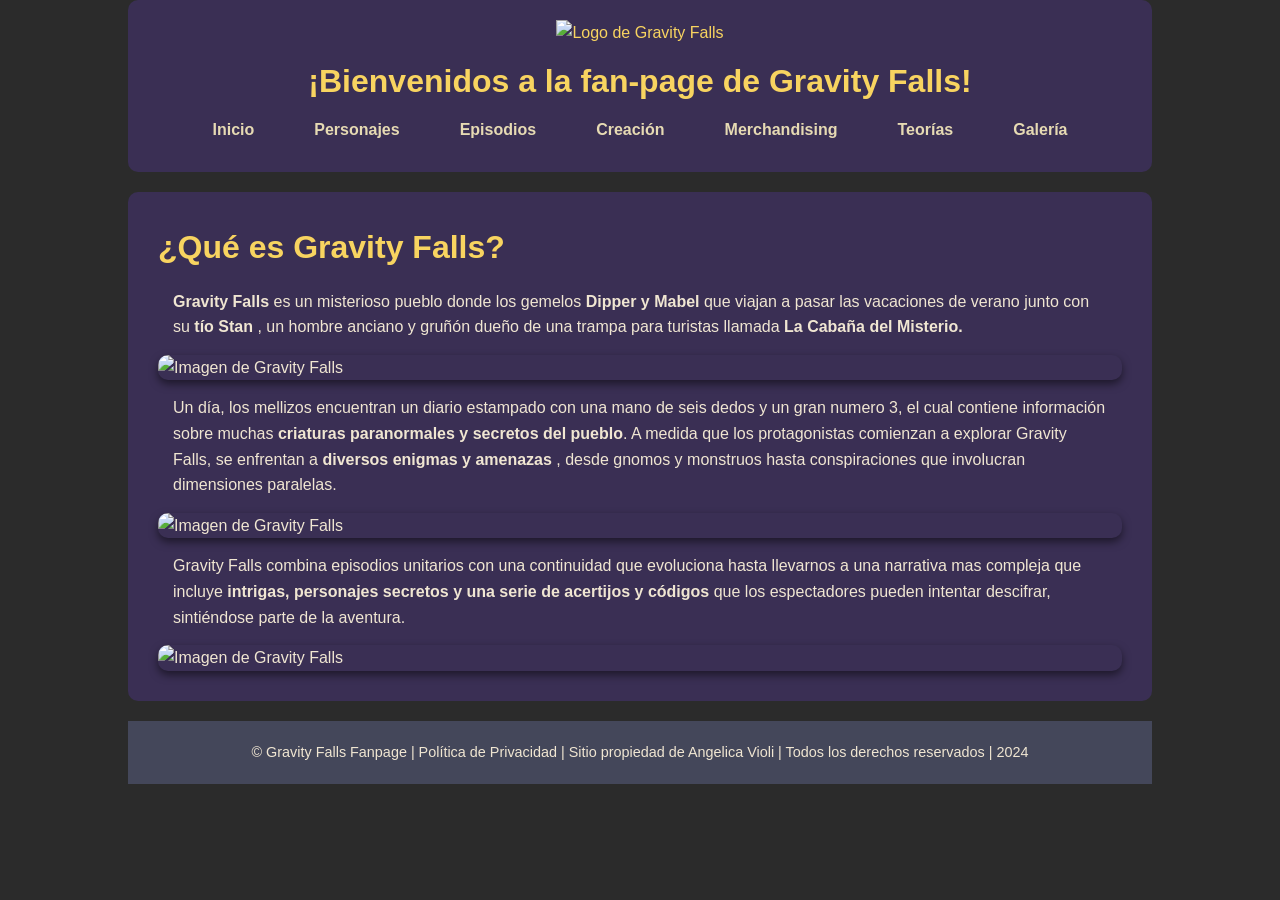
==== index.html @ db9bb565 "actualizacion html" ====
<!DOCTYPE html>
<html lang="es">

<head>
    <meta charset="UTF-8">
    <meta http-equiv="X-UA-Compatible" content="IE=edge">
    <meta name="viewport" content="width=device-width, initial-scale=1.0">
    <link href="https://fonts.googleapis.com/css2?family=Rubik&display=swap" rel="stylesheet">
    <link rel="stylesheet" href="https://cdnjs.cloudflare.com/ajax/libs/font-awesome/4.7.0/css/font-awesome.min.css">
    <link href="css/lightbox.css" rel="stylesheet" />
    <link rel="stylesheet" href="css/css.css">

    <meta name="description"
        content="Página web dedicada a Gravity Falls, la misteriosa serie animada de Disney. Explora personajes, episodios y teorías.">
    <title>Gravity Falls | Fan page de la serie</title>

</head>

<body>

    <header>
        <img src="imagenes/Logo_de_Gravity_Falls.png" alt="Logo de Gravity Falls">
        <h1>¡Bienvenidos a la fan-page de Gravity Falls!</h1>
        <a href="javascript:void(0);" class="icon" onclick="myFunction()" aria-label="Abrir menú"><i class="fa fa-bars"></i></a>
        <nav id="menu_bar" class="">
            <ul class="barra">
                <li><a href="index.html">Inicio</a></li>
                <li><a href="Personajes.html">Personajes</a>
                    <ul class="barra-vertical">
                        <li><a href="Personajes.html#Dipper">Dipper</a></li>
                        <li><a href="Personajes.html#Mabel">Mabel</a></li>
                        <li><a href="Personajes.html#Stan">Tío Stan</a></li>
                        <li><a href="Personajes.html#Soos">Soos</a></li>
                        <li><a href="Personajes.html#Wendy">Wendy</a></li>
                    </ul>
                </li>
                <li><a href="Episodios.html">Episodios</a>
                    <ul class="barra-vertical">
                        <li><a href="Episodios.html#primera-temporada">Primera Temporada</a></li>
                        <li><a href="Episodios.html#segunda-temporada">Segunda Temporada</a></li>
                    </ul>
                </li>
                <li><a href="Creacion.html">Creación</a>
                    <ul class="barra-vertical">
                        <li><a href="Creacion.html#creador">Creador</a></li>
                        <li><a href="Creacion.html#produccion">Producción</a></li>
                        <li><a href="Creacion.html#directores">Directores</a></li>
                    </ul>
                </li>
                <li><a href="Merchandising.html">Merchandising</a>
                    <ul class="barra-vertical">
                        <li><a href="Merchandising.html#libros">Libros</a></li>
                        <li><a href="Merchandising.html#juguetes">Juguetes</a></li>
                        <li><a href="Merchandising.html#videojuegos">Videojuegos</a></li>
                        <li><a href="Merchandising.html#ropa">Ropa</a></li>
                    </ul>
                </li>
                <li><a href="teorias.html">Teorías</a></li>
                <li><a href="galeria.html">Galería</a></li>
            </ul>
        </nav>
    </header>

    <section id="inicio">
        <div class="content">
            <h2>¿Qué es Gravity Falls?</h2>
            <p><strong> Gravity Falls</strong> es un misterioso pueblo donde los gemelos <strong> Dipper y
                    Mabel</strong> que viajan a pasar las vacaciones
                de verano junto con su <strong>tío Stan</strong> , un hombre anciano y gruñón dueño de una trampa para
                turistas
                llamada <strong> La Cabaña del Misterio.</strong> </p>
            <img src="imagenes/gravity%20falls%201.jpg" alt="Imagen de Gravity Falls" loading="lazy">
            <p>Un día, los mellizos encuentran un diario estampado con una mano de seis dedos y un gran numero 3, el
                cual contiene información sobre muchas <strong>criaturas paranormales y secretos del pueblo</strong>. A
                medida que los
                protagonistas comienzan a explorar Gravity Falls, se enfrentan a <strong>diversos enigmas y
                    amenazas</strong> , desde
                gnomos y monstruos hasta conspiraciones que involucran dimensiones paralelas.</p>
            <img src="imagenes/gravity%20falls%2043.jpg" alt="Imagen de Gravity Falls" loading="lazy">
            <p>Gravity Falls combina episodios unitarios con una continuidad que evoluciona hasta llevarnos a una
                narrativa mas compleja que incluye <strong>intrigas, personajes secretos y una serie de acertijos y
                    códigos</strong>
                que los espectadores pueden intentar descifrar, sintiéndose parte de la aventura.
            </p>
            <img src="imagenes/gravity%20falls%205.png" alt="Imagen de Gravity Falls" loading="lazy">
        </div>
    </section>

    <footer>
        <p>© Gravity Falls Fanpage | Política de Privacidad | Sitio propiedad de Angelica Violi | Todos los derechos
            reservados | 2024</p>
    </footer>

    <script type="text/javascript">
        function myFunction() {
            var x = document.getElementById("menu_bar");
            if (x.className === "") {
                x.className += "responsive";
            } else {
                x.className = "";
            }
        }
    </script>

</body>

</html>
---- css/css.css ----
/* Reset básico */
* {
    margin: 0;
    padding: 0;
    box-sizing: border-box;
}

/* Imágenes fluidas: nunca más anchas que su contenedor */
img {
    max-width: 100%;
    height: auto;
}

body {
    font-family: 'Cabin', sans-serif;
    background-color: #2b2b2b;
    /* Fondo oscuro */
    color: #f0e6d2;
    /* Color de texto claro */
    line-height: 1.6;
    padding: 0 10%;
}

/* Estilos para el encabezado */
header {
    text-align: center;
    margin-bottom: 20px;
    padding: 20px;
    background-color: #3a2f54;
    /* Tono púrpura oscuro */
    color: #f8d460;
    border-radius: 10px;

}

header img {
    max-width: 300px;
    height: auto;
    margin-bottom: 10px;
}

header p {
    font-size: 1.2em;
}

/* Estilos para la barra de navegación */
nav {
    display: flex;
    justify-content: center;
    padding: 10px;
    border-radius: 10px;

}

nav a {
    color: #e6dab3;
    margin: 0 15px;
    text-decoration: none;
    font-weight: bold;
}

nav a:hover {
    color: #e6dab3;
}


.barra {
    list-style: none;
    display: flex;
    justify-content: right;
    padding: 0;
    margin: 0;
}

.barra-items {
    display: none;
    list-style: none;
    padding: 0;
}

.barra>li {
    position: relative;
}

.barra>li>a {
    display: block;
    padding: 0px 15px;
    color: #e6dab3;
    text-decoration: none;
}

.barra li:hover {
    background-color: #282a36;
    border-radius: 10px;
}

/*seccion de personajes*/
.personajes {
    display: block;
    align-items: center;
    /* Alinea verticalmente si es necesario */
}

.personajes img {
    width: 200px;
    height: auto;
    border-radius: 10px;
    display: block;
    margin: 15px auto;

}

.personajes h3 {
    text-align: left;
    margin: 5px;

}

.personajes p {
    text-align: left;
    margin: 10px;
}

/*Barras de menu*/
.barra-vertical {
    position: absolute;
    top: 100%;
    left: 0;
    display: none;
    list-style: none;
    background-color: #44475a;
    padding: 0;
    margin: 0;
    border-radius: 5px;
}

.barra-vertical li a {
    display: block;
    color: #e6dab3;
    padding: 10px 20px;
    text-decoration: none;
}

.barra-vertical li a:hover {
    background-color: #282a36;
}

.barra>li:hover .barra-vertical,
.barra>li:focus-within .barra-vertical {
    display: block;
}

/* Estilos para la sección principal */
section#inicio {
    margin: 20px 0;
    padding: 20px;
    background-color: #3a2f54;
    /* Fondo de sección */
    border-radius: 10px;
}

section#inicio .content {
    text-align: left;
    margin: 10px;
    margin-top: 10px;
}

section#inicio h2 {
    font-size: 2em;
    color: #f8d460;
    margin-bottom: 15px;
    text-align: left;
}

section#inicio p {
    font-size: 1em;
    margin: 15px;
    margin-bottom: 15px;
}

/* Estilos para las imágenes */
section#inicio img {
    display: block;
    max-width: 100%;
    height: auto;
    margin: 0 auto;
    border-radius: 10px;
    box-shadow: 0px 4px 8px rgba(0, 0, 0, 0.5);
}

/* Estilos para el pie de página */
footer {
    text-align: center;
    padding: 20px;
    background-color: #44475a;
    color: #f0e6d2;
    margin-top: 20px;
}

footer p {
    font-size: 0.9em;
}

.character {
    display: flex;
    align-items: flex-start;
    /* Alinea la imagen y el texto en la parte superior */
    gap: 30px;
    /* Espacio entre la imagen y el texto */
    margin-bottom: 30px;
}

.character img {
    width: 250px;
    /* Ajusta el tamaño de la imagen */
    height: auto;
    border-radius: 10px;
    margin: 15px;

}

.character h3 {
    text-align: left;
    margin: 10px;
}

.character-content p {
    text-align: left;
    margin: 10px;
}


/* Ajustes de texto para las temporadas de episodios */
.primera-temporada h2 {
    text-align: center;
    color: #f8d460;
    margin: 15px;
}

.segunda-temporada h2 {
    text-align: center;
    color: #f8d460;
    margin: 15px;

}

/* Ajustes de imagenes de episodios */
.galeria img {
    width: 250px;
    height: auto;
    border-radius: 10px;
    margin: 5px auto;
    display: inline;

}

/*seccion de Produccion de la serie*/
.creador h2 {
    text-align: center;
    color: #f8d460;
    margin: 15px;
    margin-top: 5%;
}

.creador p {
    text-align: left;
    margin: 10px;
}

.creador img {
    width: 500px;
    /* Ajusta el tamaño de la imagen */
    height: auto;
    border-radius: 10px;
    display: block;
    /* Asegura que la imagen se comporte como un bloque */
    margin: 5px auto;
}

.produccion h2 {
    text-align: center;
    color: #f8d460;
}


/* seccion de merchandesing */

.libros h2 {
    text-align: center;
    color: #f8d460;
    margin: 10px auto;

}

.libros img {
    width: 200px;
    height: auto;
    border-radius: 10px;
    display: block;
    margin: 15px auto;
}


.juguetes h2 {
    text-align: center;
    color: #f8d460;
    margin: 10px auto;

}

.juguetes img {
    width: 300px;
    height: auto;
    border-radius: 10px;
    display: inline;
    margin: 15px auto;
    justify-content: center;
}

.juguetes h3 {
    text-align: left;
    margin: 5px auto;

}

.videojuegos h2 {
    text-align: center;
    color: #f8d460;
    margin: 5px auto;
}

.videojuegos img {
    width: 300px;
    height: auto;
    border-radius: 10px;
    display: block;
    margin: 15px auto;
}

.videojuegos li {
    margin-bottom: 10%;
    margin-top: 5%;
    padding-right: 10%;
    padding-left: 10%;
}

.ropa h2 {
    text-align: center;
    color: #f8d460;
    margin: 5%;
}

.ropa img {
    width: 200px;
    height: auto;
    border-radius: 10px;
    display: inline;
    margin: 15px auto;
}


/*Galeria de imagenes*/
.container {
    display: flex;
    flex-wrap: wrap;
    justify-content: center;
    width: 100%;
    padding: 30px;
    box-shadow: 0 0 3px 0 rgba(0, 0, 0, 0.3);
    margin: 0 auto;
    align-content: center;

}

.gallery {
    flex-basis: 33%;
    margin: 5px;
    opacity: 0.85;
    cursor: pointer;
    justify-content: center;

}

.gallery img {
    width: 100%;
    height: 100%;
    border-radius: 10px;
    object-fit: cover;
    border: 6px solid white;
}

.gallery:hover {
    opacity: 1;
}



form {
    display: flex;
    flex-direction: column;
    max-width: 400px;
    margin: auto;
}

label,
input,
textarea {
    margin: 10px 0;
}

/*teorias*/
.teorias p {
    margin: 5px;
}

.teorias img {
    width: 400px;
    /* Ajusta el tamaño de la imagen */
    height: auto;
    border-radius: 10px;
    display: block;
    /* Asegura que la imagen se comporte como un bloque */
    margin: 10px auto;
}

/*ocultar menu hamburguesa*/
.icon {
    display: none;
}

nav ul {
    margin-top: 3%;
}


/*Temporadas*/
#primera-temporada {
    scroll-margin-top: 100px;
}

#segunda-temporada {
    scroll-margin-top: 100px;
}

/*Personajes*/
#Dipper {
    scroll-margin-top: 100px;
}

#Mabel {
    scroll-margin-top: 100px;
}

#Stan {
    scroll-margin-top: 100px;
}

#Soos {
    scroll-margin-top: 100px;
}

#Wendy {
    scroll-margin-top: 100px;
}

/*Proceso creativo*/
#creador {
    scroll-margin-top: 100px;
}

#produccion {
    scroll-margin-top: 100px;
}

#directores {
    scroll-margin-top: 100px;
}

/*Merchandising*/
#libros {
    scroll-margin-top: 100px;
}

#juguetes {
    scroll-margin-top: 100px;
}

#videojuegos {
    scroll-margin-top: 100px;
}

#ropa {
    scroll-margin-top: 100px;
}


/* =========================================================
   RESPONSIVE
   Celulares y tablets (hasta 768px)
   ========================================================= */
@media (max-width: 768px) {

    body {
        padding: 0;
    }

    /* Encabezado fijo arriba, con espacio para el botón hamburguesa */
    header {
        position: sticky;
        top: 0;
        z-index: 100;
        margin-bottom: 15px;
        padding: 12px 60px 12px 15px;
        border-radius: 0;
    }

    header img {
        max-width: 150px;
        margin-bottom: 5px;
    }

    header h1 {
        font-size: 1.2rem;
        line-height: 1.3;
    }

    /* Botón hamburguesa */
    .icon {
        display: block;
        position: absolute;
        top: 14px;
        right: 12px;
        padding: 6px 10px;
        font-size: 1.8rem;
        line-height: 1;
        color: #ffcd3c;
        text-decoration: none;
        cursor: pointer;
        z-index: 101;
    }

    /* Menú cerrado por defecto; el JS agrega la clase "responsive" */
    #menu_bar {
        display: none;
        padding: 0;
    }

    #menu_bar.responsive {
        display: block;
        max-height: 65vh;
        overflow-y: auto;
    }

    .barra {
        display: flex;
        flex-direction: column;
        align-items: stretch;
        margin-top: 10px;
    }

    .barra > li,
    .barra > a {
        display: block;
        text-align: center;
        padding: 0.6rem;
    }

    .barra a {
        margin: 0;
    }

    .barra > li > a {
        padding: 0;
    }

    /* Submenús ocultos en celular (el link principal lleva a la página).
       Para mostrarlos, cambiá "display: none" por "display: block"
       y "position: static" más abajo ya los apila bien. */
    .barra-vertical,
    .barra > li:hover .barra-vertical,
    .barra > li:focus-within .barra-vertical {
        display: none;
        position: static;
    }

    /* Contenido */
    section#inicio {
        margin: 15px 10px;
        padding: 15px;
    }

    section#inicio .content {
        margin: 0;
    }

    section#inicio h2 {
        font-size: 1.5em;
    }

    section#inicio p {
        margin: 10px 0;
    }

    /* Personajes: imagen arriba, texto abajo */
    .character {
        flex-direction: column;
        align-items: center;
        gap: 10px;
    }

    .character img {
        margin: 10px auto;
    }

    /* Listas de videojuegos con menos margen lateral */
    .videojuegos li {
        padding-left: 1rem;
        padding-right: 1rem;
        margin-bottom: 8%;
    }

    footer {
        margin-top: 15px;
    }
}

/* Celulares chicos (hasta 600px): galería en 2 columnas */
@media (max-width: 600px) {

    .container {
        padding: 10px;
    }

    .gallery {
        flex-basis: calc(50% - 10px);
    }

    .gallery img {
        border-width: 3px;
    }
}
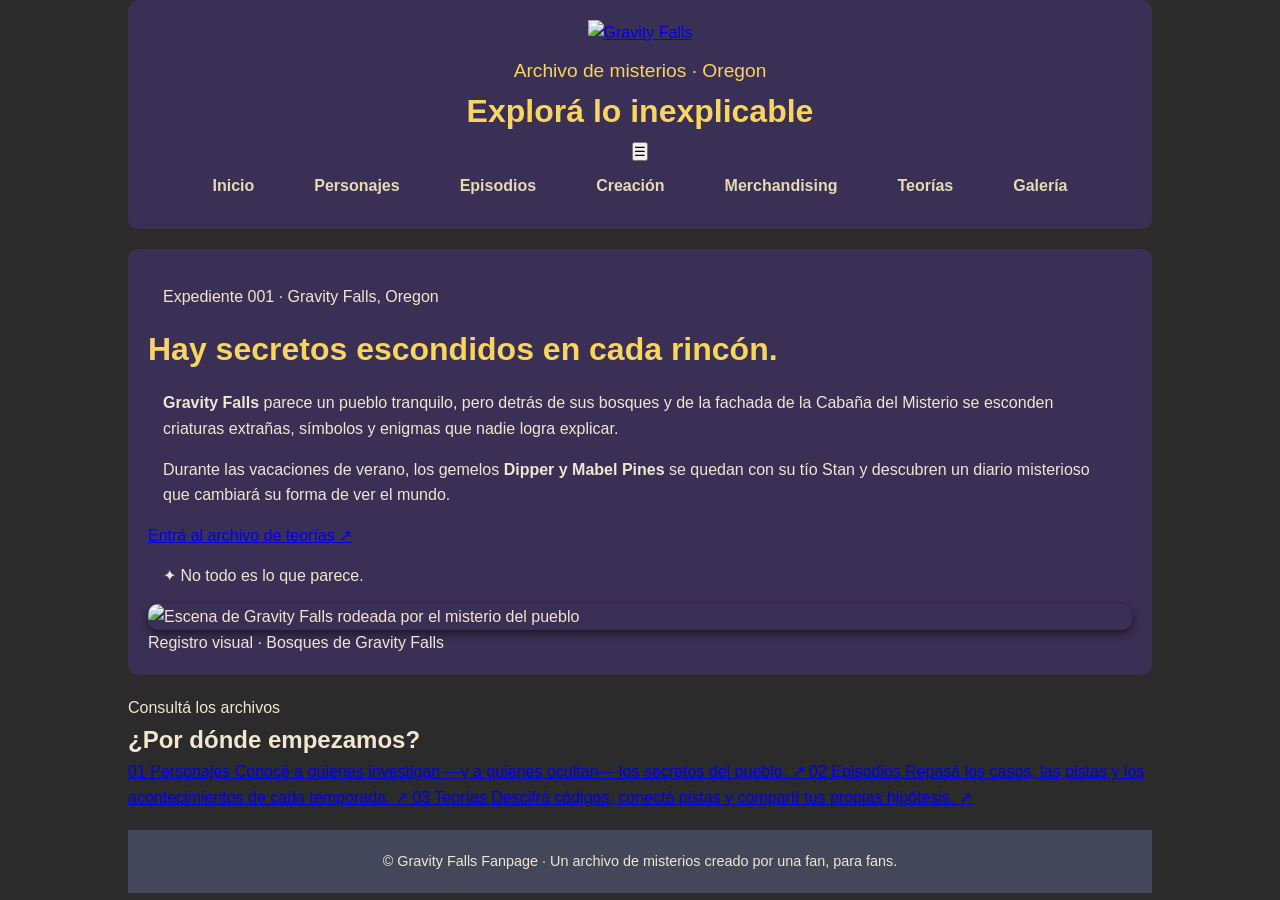
==== commit 9be3eb9f: "Rediseña portada y navegación accesible" ====
--- a/index.html
+++ b/index.html
@@ -18,88 +18,129 @@
 
 <body>
 
-    <header>
-        <img src="imagenes/Logo_de_Gravity_Falls.png" alt="Logo de Gravity Falls">
-        <h1>¡Bienvenidos a la fan-page de Gravity Falls!</h1>
-        <a href="javascript:void(0);" class="icon" onclick="myFunction()" aria-label="Abrir menú"><i class="fa fa-bars"></i></a>
-        <nav id="menu_bar" class="">
-            <ul class="barra">
-                <li><a href="index.html">Inicio</a></li>
-                <li><a href="Personajes.html">Personajes</a>
-                    <ul class="barra-vertical">
-                        <li><a href="Personajes.html#Dipper">Dipper</a></li>
-                        <li><a href="Personajes.html#Mabel">Mabel</a></li>
-                        <li><a href="Personajes.html#Stan">Tío Stan</a></li>
-                        <li><a href="Personajes.html#Soos">Soos</a></li>
-                        <li><a href="Personajes.html#Wendy">Wendy</a></li>
-                    </ul>
-                </li>
-                <li><a href="Episodios.html">Episodios</a>
-                    <ul class="barra-vertical">
-                        <li><a href="Episodios.html#primera-temporada">Primera Temporada</a></li>
-                        <li><a href="Episodios.html#segunda-temporada">Segunda Temporada</a></li>
-                    </ul>
-                </li>
-                <li><a href="Creacion.html">Creación</a>
-                    <ul class="barra-vertical">
-                        <li><a href="Creacion.html#creador">Creador</a></li>
-                        <li><a href="Creacion.html#produccion">Producción</a></li>
-                        <li><a href="Creacion.html#directores">Directores</a></li>
-                    </ul>
-                </li>
-                <li><a href="Merchandising.html">Merchandising</a>
-                    <ul class="barra-vertical">
-                        <li><a href="Merchandising.html#libros">Libros</a></li>
-                        <li><a href="Merchandising.html#juguetes">Juguetes</a></li>
-                        <li><a href="Merchandising.html#videojuegos">Videojuegos</a></li>
-                        <li><a href="Merchandising.html#ropa">Ropa</a></li>
-                    </ul>
-                </li>
-                <li><a href="teorias.html">Teorías</a></li>
-                <li><a href="galeria.html">Galería</a></li>
-            </ul>
-        </nav>
+    <header class="site-header">
+        <a class="brand" href="index.html" aria-label="Gravity Falls, volver al inicio">
+            <img src="imagenes/Logo_de_Gravity_Falls.png" alt="Gravity Falls">
+        </a>
+        <div class="header-heading">
+            <p class="header-kicker">Archivo de misterios · Oregon</p>
+            <h1>Explorá lo inexplicable</h1>
+        </div>
+        <button class="menu-toggle" type="button" aria-controls="menu_bar" aria-expanded="false" aria-label="Abrir menú">
+            <span aria-hidden="true">&#9776;</span>
+        </button>
+        <nav id="menu_bar" class="main-nav" aria-label="Navegación principal">
+            <ul class="barra">
+                <li><a href="index.html" aria-current="page">Inicio</a></li>
+                <li><a href="Personajes.html">Personajes</a>
+                    <ul class="barra-vertical">
+                        <li><a href="Personajes.html#Dipper">Dipper</a></li>
+                        <li><a href="Personajes.html#Mabel">Mabel</a></li>
+                        <li><a href="Personajes.html#Stan">Tío Stan</a></li>
+                        <li><a href="Personajes.html#Soos">Soos</a></li>
+                        <li><a href="Personajes.html#Wendy">Wendy</a></li>
+                    </ul>
+                </li>
+                <li><a href="Episodios.html">Episodios</a>
+                    <ul class="barra-vertical">
+                        <li><a href="Episodios.html#primera-temporada">Primera temporada</a></li>
+                        <li><a href="Episodios.html#segunda-temporada">Segunda temporada</a></li>
+                    </ul>
+                </li>
+                <li><a href="Creacion.html">Creación</a>
+                    <ul class="barra-vertical">
+                        <li><a href="Creacion.html#creador">Creador</a></li>
+                        <li><a href="Creacion.html#produccion">Producción</a></li>
+                        <li><a href="Creacion.html#directores">Directores</a></li>
+                    </ul>
+                </li>
+                <li><a href="Merchandising.html">Merchandising</a>
+                    <ul class="barra-vertical">
+                        <li><a href="Merchandising.html#libros">Libros</a></li>
+                        <li><a href="Merchandising.html#juguetes">Juguetes</a></li>
+                        <li><a href="Merchandising.html#videojuegos">Videojuegos</a></li>
+                        <li><a href="Merchandising.html#ropa">Ropa</a></li>
+                    </ul>
+                </li>
+                <li><a href="teorias.html">Teorías</a></li>
+                <li><a href="galeria.html">Galería</a></li>
+            </ul>
+        </nav>
     </header>
 
-    <section id="inicio">
-        <div class="content">
-            <h2>¿Qué es Gravity Falls?</h2>
-            <p><strong> Gravity Falls</strong> es un misterioso pueblo donde los gemelos <strong> Dipper y
-                    Mabel</strong> que viajan a pasar las vacaciones
-                de verano junto con su <strong>tío Stan</strong> , un hombre anciano y gruñón dueño de una trampa para
-                turistas
-                llamada <strong> La Cabaña del Misterio.</strong> </p>
-            <img src="imagenes/gravity%20falls%201.jpg" alt="Imagen de Gravity Falls" loading="lazy">
-            <p>Un día, los mellizos encuentran un diario estampado con una mano de seis dedos y un gran numero 3, el
-                cual contiene información sobre muchas <strong>criaturas paranormales y secretos del pueblo</strong>. A
-                medida que los
-                protagonistas comienzan a explorar Gravity Falls, se enfrentan a <strong>diversos enigmas y
-                    amenazas</strong> , desde
-                gnomos y monstruos hasta conspiraciones que involucran dimensiones paralelas.</p>
-            <img src="imagenes/gravity%20falls%2043.jpg" alt="Imagen de Gravity Falls" loading="lazy">
-            <p>Gravity Falls combina episodios unitarios con una continuidad que evoluciona hasta llevarnos a una
-                narrativa mas compleja que incluye <strong>intrigas, personajes secretos y una serie de acertijos y
-                    códigos</strong>
-                que los espectadores pueden intentar descifrar, sintiéndose parte de la aventura.
-            </p>
-            <img src="imagenes/gravity%20falls%205.png" alt="Imagen de Gravity Falls" loading="lazy">
-        </div>
-    </section>
+    <main>
+        <section id="inicio" class="home-hero">
+            <div class="hero-copy">
+                <p class="eyebrow">Expediente 001 · Gravity Falls, Oregon</p>
+                <h2>Hay secretos escondidos en cada rincón.</h2>
+                <p class="hero-intro"><strong>Gravity Falls</strong> parece un pueblo tranquilo, pero detrás de sus bosques y de la fachada de la Cabaña del Misterio se esconden criaturas extrañas, símbolos y enigmas que nadie logra explicar.</p>
+                <p>Durante las vacaciones de verano, los gemelos <strong>Dipper y Mabel Pines</strong> se quedan con su tío Stan y descubren un diario misterioso que cambiará su forma de ver el mundo.</p>
+                <a class="hero-link" href="teorias.html">Entrá al archivo de teorías <span aria-hidden="true">↗</span></a>
+                <p class="classified-note"><span aria-hidden="true">✦</span> No todo es lo que parece.</p>
+            </div>
+            <figure class="hero-image">
+                <img src="imagenes/gravity%20falls%201.jpg" alt="Escena de Gravity Falls rodeada por el misterio del pueblo">
+                <figcaption>Registro visual · Bosques de Gravity Falls</figcaption>
+            </figure>
+        </section>
+
+        <section class="home-files" aria-labelledby="home-files-title">
+            <div class="section-heading">
+                <p class="eyebrow">Consultá los archivos</p>
+                <h2 id="home-files-title">¿Por dónde empezamos?</h2>
+            </div>
+            <div class="file-grid">
+                <a class="file-card" href="Personajes.html">
+                    <span class="file-number">01</span>
+                    <span class="file-title">Personajes</span>
+                    <span class="file-description">Conocé a quienes investigan —y a quienes ocultan— los secretos del pueblo.</span>
+                    <span class="file-arrow" aria-hidden="true">↗</span>
+                </a>
+                <a class="file-card" href="Episodios.html">
+                    <span class="file-number">02</span>
+                    <span class="file-title">Episodios</span>
+                    <span class="file-description">Repasá los casos, las pistas y los acontecimientos de cada temporada.</span>
+                    <span class="file-arrow" aria-hidden="true">↗</span>
+                </a>
+                <a class="file-card" href="teorias.html">
+                    <span class="file-number">03</span>
+                    <span class="file-title">Teorías</span>
+                    <span class="file-description">Descifrá códigos, conectá pistas y compartí tus propias hipótesis.</span>
+                    <span class="file-arrow" aria-hidden="true">↗</span>
+                </a>
+            </div>
+        </section>
+    </main>
 
-    <footer>
-        <p>© Gravity Falls Fanpage | Política de Privacidad | Sitio propiedad de Angelica Violi | Todos los derechos
-            reservados | 2024</p>
+    <footer class="site-footer">
+        <p>© Gravity Falls Fanpage · Un archivo de misterios creado por una fan, para fans.</p>
     </footer>
 
-    <script type="text/javascript">
-        function myFunction() {
-            var x = document.getElementById("menu_bar");
-            if (x.className === "") {
-                x.className += "responsive";
-            } else {
-                x.className = "";
-            }
-        }
+    <script>
+        const menuToggle = document.querySelector(".menu-toggle");
+        const menu = document.getElementById("menu_bar");
+
+        if (menuToggle && menu) {
+            menuToggle.addEventListener("click", () => {
+                const isOpen = menu.classList.toggle("is-open");
+                menuToggle.setAttribute("aria-expanded", String(isOpen));
+                menuToggle.setAttribute("aria-label", isOpen ? "Cerrar menú" : "Abrir menú");
+                menuToggle.innerHTML = isOpen
+                    ? '<span aria-hidden="true">×</span>'
+                    : '<span aria-hidden="true">&#9776;</span>';
+            });
+
+            menu.querySelectorAll("a").forEach(link => {
+                link.addEventListener("click", () => {
+                    if (window.matchMedia("(max-width: 900px)").matches) {
+                        menu.classList.remove("is-open");
+                        menuToggle.setAttribute("aria-expanded", "false");
+                        menuToggle.setAttribute("aria-label", "Abrir menú");
+                        menuToggle.innerHTML = '<span aria-hidden="true">&#9776;</span>';
+                    }
+                });
+            });
+        }
     </script>
 
 </body>
--- a/css/css.css
+++ b/css/css.css
@@ -408,6 +408,35 @@
     margin: 10px 0;
 }
 
+input,
+textarea {
+    padding: 8px;
+    border: none;
+    border-radius: 6px;
+    font-family: inherit;
+}
+
+form button {
+    padding: 10px;
+    border: none;
+    border-radius: 6px;
+    background-color: #f8d460;
+    color: #2b2b2b;
+    font-weight: bold;
+    cursor: pointer;
+}
+
+form button:disabled {
+    opacity: 0.6;
+    cursor: wait;
+}
+
+#formMessage {
+    text-align: center;
+    margin: 10px 0;
+    color: #f8d460;
+}
+
 /*teorias*/
 .teorias p {
     margin: 5px;
@@ -493,16 +522,15 @@
     scroll-margin-top: 100px;
 }
 
-
 /* =========================================================
    RESPONSIVE
-   Celulares y tablets (hasta 768px)
+   1) Tablets y celulares: menú hamburguesa (hasta 960px)
+   2) Celulares y tablets chicas: contenido (hasta 768px)
+   3) Celulares: galería en 2 columnas (hasta 600px)
    ========================================================= */
-@media (max-width: 768px) {
-
-    body {
-        padding: 0;
-    }
+
+/* ---------- 1) Menú hamburguesa ---------- */
+@media (max-width: 960px) {
 
     /* Encabezado fijo arriba, con espacio para el botón hamburguesa */
     header {
@@ -511,7 +539,6 @@
         z-index: 100;
         margin-bottom: 15px;
         padding: 12px 60px 12px 15px;
-        border-radius: 0;
     }
 
     header img {
@@ -573,17 +600,40 @@
         padding: 0;
     }
 
-    /* Submenús ocultos en celular (el link principal lleva a la página).
-       Para mostrarlos, cambiá "display: none" por "display: block"
-       y "position: static" más abajo ya los apila bien. */
+    /* Submenús ocultos en pantallas chicas (el link principal lleva a la página).
+       Para mostrarlos, cambiá "display: none" por "display: block". */
     .barra-vertical,
     .barra > li:hover .barra-vertical,
     .barra > li:focus-within .barra-vertical {
         display: none;
         position: static;
     }
-
-    /* Contenido */
+}
+
+/* ---------- 2) Contenido ---------- */
+@media (max-width: 768px) {
+
+    body {
+        padding: 0;
+    }
+
+    header {
+        border-radius: 0;
+    }
+
+    /* Márgenes laterales: antes el texto quedaba pegado al borde */
+    .galeria,
+    .libros,
+    .juguetes,
+    .videojuegos,
+    .ropa,
+    .creador,
+    .personajes,
+    .teorias {
+        padding-left: 14px;
+        padding-right: 14px;
+    }
+
     section#inicio {
         margin: 15px 10px;
         padding: 15px;
@@ -601,21 +651,24 @@
         margin: 10px 0;
     }
 
-    /* Personajes: imagen arriba, texto abajo */
-    .character {
-        flex-direction: column;
-        align-items: center;
-        gap: 10px;
-    }
-
-    .character img {
-        margin: 10px auto;
+    /* Episodios: capturas de a dos por fila en vez de una sola de 250px */
+    .galeria img {
+        width: calc(50% - 8px);
+        margin: 2px;
+        vertical-align: top;
+    }
+
+    /* Juguetes y ropa: imágenes centradas, una por fila */
+    .juguetes img,
+    .ropa img {
+        display: block;
+        margin: 12px auto;
     }
 
     /* Listas de videojuegos con menos margen lateral */
     .videojuegos li {
-        padding-left: 1rem;
-        padding-right: 1rem;
+        padding-left: 0;
+        padding-right: 0;
         margin-bottom: 8%;
     }
 
@@ -624,7 +677,7 @@
     }
 }
 
-/* Celulares chicos (hasta 600px): galería en 2 columnas */
+/* ---------- 3) Celulares: galería en 2 columnas ---------- */
 @media (max-width: 600px) {
 
     .container {
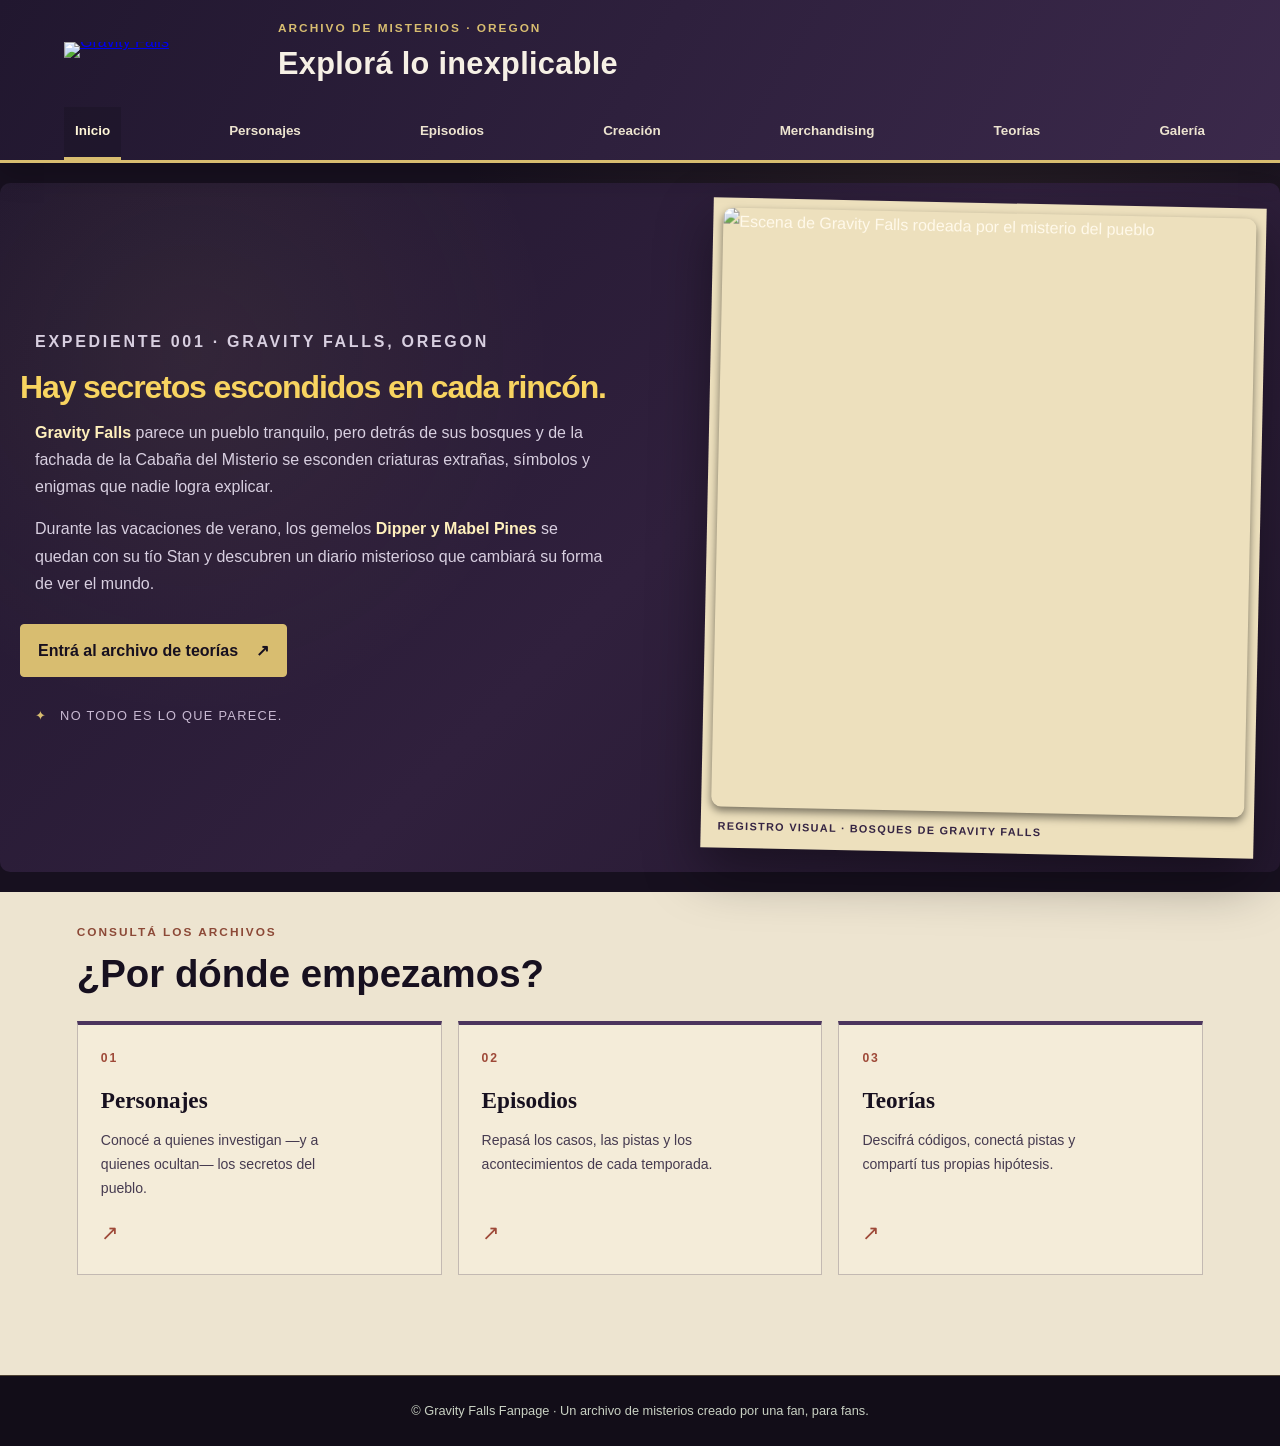
==== commit 7249874b: "Keep responsive menu state in sync with breakpoint" ====
--- a/index.html
+++ b/index.html
@@ -132,7 +132,7 @@
 
             menu.querySelectorAll("a").forEach(link => {
                 link.addEventListener("click", () => {
-                    if (window.matchMedia("(max-width: 900px)").matches) {
+                    if (window.matchMedia("(max-width: 1100px)").matches) {
                         menu.classList.remove("is-open");
                         menuToggle.setAttribute("aria-expanded", "false");
                         menuToggle.setAttribute("aria-label", "Abrir menú");
--- a/css/css.css
+++ b/css/css.css
@@ -692,3 +692,431 @@
         border-width: 3px;
     }
 }
+
+
+/* =========================================================
+   PORTADA + NAVEGACIÓN · Archivo de misterios
+   ========================================================= */
+:root {
+    --gf-ink: #17101f;
+    --gf-forest: #3b294b;
+    --gf-forest-deep: #21172f;
+    --gf-paper: #ede4d0;
+    --gf-paper-light: #f6f0e5;
+    --gf-gold: #d8bd70;
+    --gf-rust: #9e4938;
+    --gf-muted: #c4b8d0;
+}
+
+html { scroll-behavior: smooth; }
+
+body {
+    padding: 0;
+    color: var(--gf-paper-light);
+    background:
+        radial-gradient(ellipse at 75% 0%, rgba(216,189,112,.09), transparent 38%),
+        var(--gf-ink);
+    font-family: "Rubik", Arial, sans-serif;
+    line-height: 1.7;
+}
+
+.site-header {
+    position: relative;
+    z-index: 20;
+    display: grid;
+    grid-template-columns: minmax(130px, 190px) 1fr auto;
+    align-items: center;
+    gap: 24px;
+    padding: 18px clamp(20px, 5vw, 72px) 0;
+    background: linear-gradient(120deg, #21172f, #3b294b);
+    border-bottom: 3px solid var(--gf-gold);
+    box-shadow: 0 10px 28px rgba(0,0,0,.22);
+    border-radius: 0;
+    margin: 0;
+    text-align: left;
+    color: var(--gf-paper);
+}
+
+.site-header .brand {
+    display: block;
+    width: 100%;
+    max-width: 190px;
+    line-height: 0;
+}
+.site-header .brand img {
+    width: 100%;
+    max-width: 100%;
+    max-height: none;
+    margin: 0;
+    object-fit: contain;
+}
+.header-heading { align-self: center; }
+.header-kicker, .eyebrow {
+    margin: 0 0 8px;
+    color: var(--gf-gold);
+    font-size: .74rem;
+    font-weight: 700;
+    letter-spacing: .17em;
+    text-transform: uppercase;
+}
+.site-header .header-heading h1 {
+    margin: 0;
+    color: var(--gf-paper-light);
+    font-size: clamp(1.2rem, 2.4vw, 2rem);
+    line-height: 1.2;
+    letter-spacing: .01em;
+}
+.menu-toggle {
+    display: none;
+    border: 1px solid rgba(237,228,208,.38);
+    border-radius: 6px;
+    padding: 8px 12px;
+    color: var(--gf-paper-light);
+    background: transparent;
+    font-size: 1.65rem;
+    cursor: pointer;
+}
+.main-nav {
+    grid-column: 1 / -1;
+    display: block;
+    padding: 0;
+    border-radius: 0;
+}
+.main-nav .barra {
+    display: flex;
+    justify-content: space-between;
+    gap: 4px;
+    margin: 0;
+    padding: 0;
+    list-style: none;
+}
+.main-nav .barra > li { position: relative; }
+.main-nav .barra > li > a {
+    display: block;
+    padding: 13px 11px 14px;
+    margin: 0;
+    color: var(--gf-paper);
+    font-size: .84rem;
+    font-weight: 600;
+    text-decoration: none;
+    border-bottom: 3px solid transparent;
+    transition: color .18s ease, background .18s ease, border-color .18s ease;
+}
+.main-nav .barra > li > a:hover,
+.main-nav .barra > li > a:focus-visible,
+.main-nav .barra > li > a[aria-current="page"] {
+    color: #fff6d8;
+    background: rgba(23,16,31,.34);
+    border-bottom-color: var(--gf-gold);
+    outline-offset: -3px;
+}
+.main-nav .barra-vertical {
+    position: absolute;
+    top: 100%;
+    left: 0;
+    z-index: 30;
+    display: none;
+    min-width: 205px;
+    padding: 7px;
+    margin: 0;
+    list-style: none;
+    background: var(--gf-forest-deep);
+    border: 1px solid rgba(216,189,112,.35);
+    border-top: 2px solid var(--gf-gold);
+    border-radius: 0 0 7px 7px;
+    box-shadow: 0 14px 24px rgba(0,0,0,.3);
+}
+.main-nav .barra > li:hover .barra-vertical,
+.main-nav .barra > li:focus-within .barra-vertical { display: block; }
+.main-nav .barra-vertical a {
+    display: block;
+    padding: 8px 11px;
+    margin: 0;
+    color: var(--gf-paper);
+    font-size: .8rem;
+    text-decoration: none;
+    white-space: nowrap;
+}
+.main-nav .barra-vertical a:hover,
+.main-nav .barra-vertical a:focus-visible {
+    color: #fff;
+    background: rgba(216,189,112,.14);
+    outline-offset: -2px;
+}
+
+main { width: 100%; }
+.home-hero {
+    display: grid;
+    grid-template-columns: minmax(0, 1.05fr) minmax(0, .95fr);
+    align-items: center;
+    gap: clamp(30px, 6vw, 86px);
+    max-width: 1320px;
+    margin: 0 auto;
+    padding: clamp(48px, 8vw, 108px) clamp(22px, 6vw, 86px);
+    background:
+        radial-gradient(circle at 15% 25%, rgba(216,189,112,.07), transparent 30%),
+        linear-gradient(135deg, #21172f 0%, #30203d 52%, #24182f 100%);
+}
+.home-hero .hero-copy { min-width: 0; }
+.home-hero .eyebrow { margin-bottom: 18px; }
+.home-hero h2 {
+    margin: 0 0 24px;
+    max-width: 720px;
+    color: var(--gf-paper-light);
+    font-size: clamp(2.4rem, 5.6vw, 5.2rem);
+    line-height: 1.04;
+    letter-spacing: -.035em;
+    text-align: left;
+}
+.home-hero p {
+    margin: 0 0 16px;
+    color: #d8cfe0;
+    font-size: clamp(.95rem, 1.3vw, 1.05rem);
+}
+.home-hero .hero-intro { font-size: 1.08rem; }
+.home-hero strong { color: #fff0bc; }
+.hero-link {
+    display: inline-flex;
+    align-items: center;
+    gap: 18px;
+    margin-top: 12px;
+    padding: 12px 17px;
+    color: var(--gf-ink);
+    background: var(--gf-gold);
+    border: 1px solid var(--gf-gold);
+    border-radius: 4px;
+    font-weight: 700;
+    text-decoration: none;
+    transition: transform .18s ease, background .18s ease;
+}
+.hero-link:hover { transform: translateY(-2px); background: #e8ca78; }
+.classified-note {
+    margin-top: 28px !important;
+    color: #c8b9d2 !important;
+    font-size: .8rem !important;
+    letter-spacing: .1em;
+    text-transform: uppercase;
+}
+.classified-note span { color: var(--gf-gold); margin-right: 8px; }
+.home-hero .hero-image {
+    min-width: 0;
+    margin: 0;
+    padding: 10px;
+    background: #ede0bd;
+    box-shadow: 0 22px 55px rgba(0,0,0,.4);
+    transform: rotate(1.2deg);
+}
+.home-hero .hero-image img {
+    display: block;
+    width: 100%;
+    max-width: 100%;
+    aspect-ratio: 4 / 4.5;
+    object-fit: cover;
+    border-radius: 0;
+    filter: sepia(.13) saturate(.83) contrast(1.02);
+    box-shadow: none;
+}
+.home-hero .hero-image figcaption {
+    padding: 10px 7px 2px;
+    color: #352443;
+    font-size: .68rem;
+    font-weight: 700;
+    letter-spacing: .12em;
+    text-transform: uppercase;
+}
+.home-files {
+    max-width: 1320px;
+    margin: 0 auto;
+    padding: 30px clamp(22px, 6vw, 86px) clamp(64px, 8vw, 100px);
+    background: #ede4d0;
+    color: var(--gf-ink);
+}
+.section-heading { margin-bottom: 24px; }
+.section-heading .eyebrow { color: #8c4937; }
+.section-heading h2 {
+    margin: 0;
+    font-size: clamp(1.7rem, 3vw, 2.5rem);
+    line-height: 1.2;
+    text-align: left;
+}
+.file-grid {
+    display: grid;
+    grid-template-columns: repeat(3, minmax(0, 1fr));
+    gap: 16px;
+}
+.file-card {
+    position: relative;
+    display: flex;
+    min-height: 220px;
+    flex-direction: column;
+    align-items: flex-start;
+    padding: 23px;
+    color: var(--gf-ink);
+    background: #f4ecd9;
+    border: 1px solid rgba(53,36,67,.25);
+    border-top: 4px solid #4c355e;
+    text-decoration: none;
+    transition: transform .18s ease, box-shadow .18s ease, background .18s ease;
+}
+.file-card:hover, .file-card:focus-visible {
+    transform: translateY(-4px);
+    background: #fff8e9;
+    box-shadow: 0 12px 28px rgba(33,23,47,.12);
+}
+.file-number {
+    color: #9e4938;
+    font-size: .76rem;
+    font-weight: 700;
+    letter-spacing: .16em;
+}
+.file-title {
+    margin: 13px 0 8px;
+    font-family: Georgia, serif;
+    font-size: 1.45rem;
+    font-weight: 700;
+}
+.file-description { max-width: 32ch; color: #463b50; font-size: .88rem; }
+.file-arrow { margin-top: auto; padding-top: 15px; color: #9e4938; font-size: 1.3rem; }
+.site-footer {
+    margin: 0;
+    padding: 24px 20px;
+    color: #c9d1c3;
+    background: #120d18;
+    text-align: center;
+    border-top: 1px solid rgba(216,189,112,.3);
+}
+.site-footer p { margin: 0; font-size: .8rem; }
+
+:focus-visible { outline: 3px solid #e6c76d; outline-offset: 3px; }
+
+@media (max-width: 1100px) {
+    .site-header {
+        grid-template-columns: minmax(100px, 150px) 1fr auto;
+        gap: 15px;
+        padding: 14px 20px 0;
+    }
+    .site-header .brand { max-width: 150px; }
+    .header-kicker { font-size: .62rem; }
+    .site-header .header-heading h1 { font-size: clamp(1.05rem, 3vw, 1.5rem); }
+    .menu-toggle { display: inline-flex; align-items: center; justify-content: center; }
+    .main-nav { display: none; grid-column: 1 / -1; }
+    .main-nav.is-open { display: block; }
+    .main-nav .barra { flex-direction: column; align-items: stretch; gap: 0; padding-bottom: 8px; }
+    .main-nav .barra > li > a { padding: 10px 12px; border-bottom-width: 1px; border-color: rgba(237,228,208,.12); }
+    .main-nav .barra-vertical,
+    .main-nav .barra > li:hover .barra-vertical,
+    .main-nav .barra > li:focus-within .barra-vertical {
+        position: static;
+        display: block;
+        min-width: 0;
+        padding: 0 0 5px 13px;
+        border: 0;
+        box-shadow: none;
+        background: rgba(23,16,31,.34);
+    }
+    .main-nav .barra-vertical a { padding: 7px 12px; white-space: normal; }
+    .home-hero { gap: 30px; padding-top: 56px; padding-bottom: 56px; }
+    .home-hero h2 { font-size: clamp(2.3rem, 5vw, 3.5rem); }
+}
+@media (max-width: 650px) {
+    .site-header { grid-template-columns: 100px 1fr auto; gap: 10px; padding: 12px 14px 0; }
+    .site-header .brand { max-width: 100px; }
+    .header-kicker { font-size: .55rem; letter-spacing: .1em; }
+    .site-header .header-heading h1 { font-size: 1rem; }
+    .menu-toggle { padding: 7px 9px; font-size: 1.35rem; }
+    .home-hero { grid-template-columns: 1fr; padding: 42px 20px 48px; gap: 32px; }
+    .home-hero h2 { font-size: clamp(2.35rem, 11vw, 3.6rem); }
+    .home-hero .hero-image { max-width: 520px; width: 94%; margin: 0 auto; }
+    .home-hero .hero-image img { aspect-ratio: 4 / 3; }
+    .home-files { padding: 30px 20px 54px; }
+    .file-grid { grid-template-columns: 1fr; }
+    .file-card { min-height: 175px; }
+}
+@media (prefers-reduced-motion: reduce) {
+    html { scroll-behavior: auto; }
+    *, *::before, *::after { transition-duration: .01ms !important; animation-duration: .01ms !important; }
+}
+
+
+/* Ajustes adicionales para tablets, ventanas angostas y celulares en horizontal */
+@media (max-width: 820px) {
+    .home-hero {
+        grid-template-columns: minmax(0, 1fr);
+        gap: 30px;
+    }
+    .home-hero .hero-image {
+        width: min(100%, 620px);
+        margin-inline: auto;
+    }
+    .home-hero .hero-image img {
+        aspect-ratio: 16 / 10;
+    }
+    .file-grid {
+        grid-template-columns: repeat(2, minmax(0, 1fr));
+    }
+    .character {
+        flex-direction: column;
+        align-items: center;
+        gap: 12px;
+    }
+    .character img {
+        width: min(100%, 250px);
+        margin: 10px auto;
+    }
+    .container {
+        padding: 18px;
+    }
+    .gallery {
+        flex-basis: calc(50% - 12px);
+        min-width: 0;
+    }
+}
+
+@media (max-width: 650px) {
+    .file-grid {
+        grid-template-columns: minmax(0, 1fr);
+    }
+    .home-hero {
+        padding: 36px 18px 42px;
+    }
+    .home-hero h2 {
+        overflow-wrap: anywhere;
+    }
+    .home-files {
+        padding-inline: 18px;
+    }
+    .site-footer {
+        padding-inline: 16px;
+        overflow-wrap: anywhere;
+    }
+}
+
+@media (max-width: 380px) {
+    .site-header {
+        grid-template-columns: 72px minmax(0, 1fr) auto;
+        gap: 8px;
+        padding-inline: 10px;
+    }
+    .site-header .brand {
+        max-width: 72px;
+    }
+    .header-kicker {
+        font-size: .48rem;
+        letter-spacing: .06em;
+    }
+    .site-header .header-heading h1 {
+        font-size: .9rem;
+    }
+    .menu-toggle {
+        padding: 6px 8px;
+    }
+    .home-hero h2 {
+        font-size: clamp(2rem, 10vw, 2.5rem);
+    }
+    .container {
+        padding: 8px;
+    }
+    .gallery {
+        flex-basis: 100%;
+    }
+}
